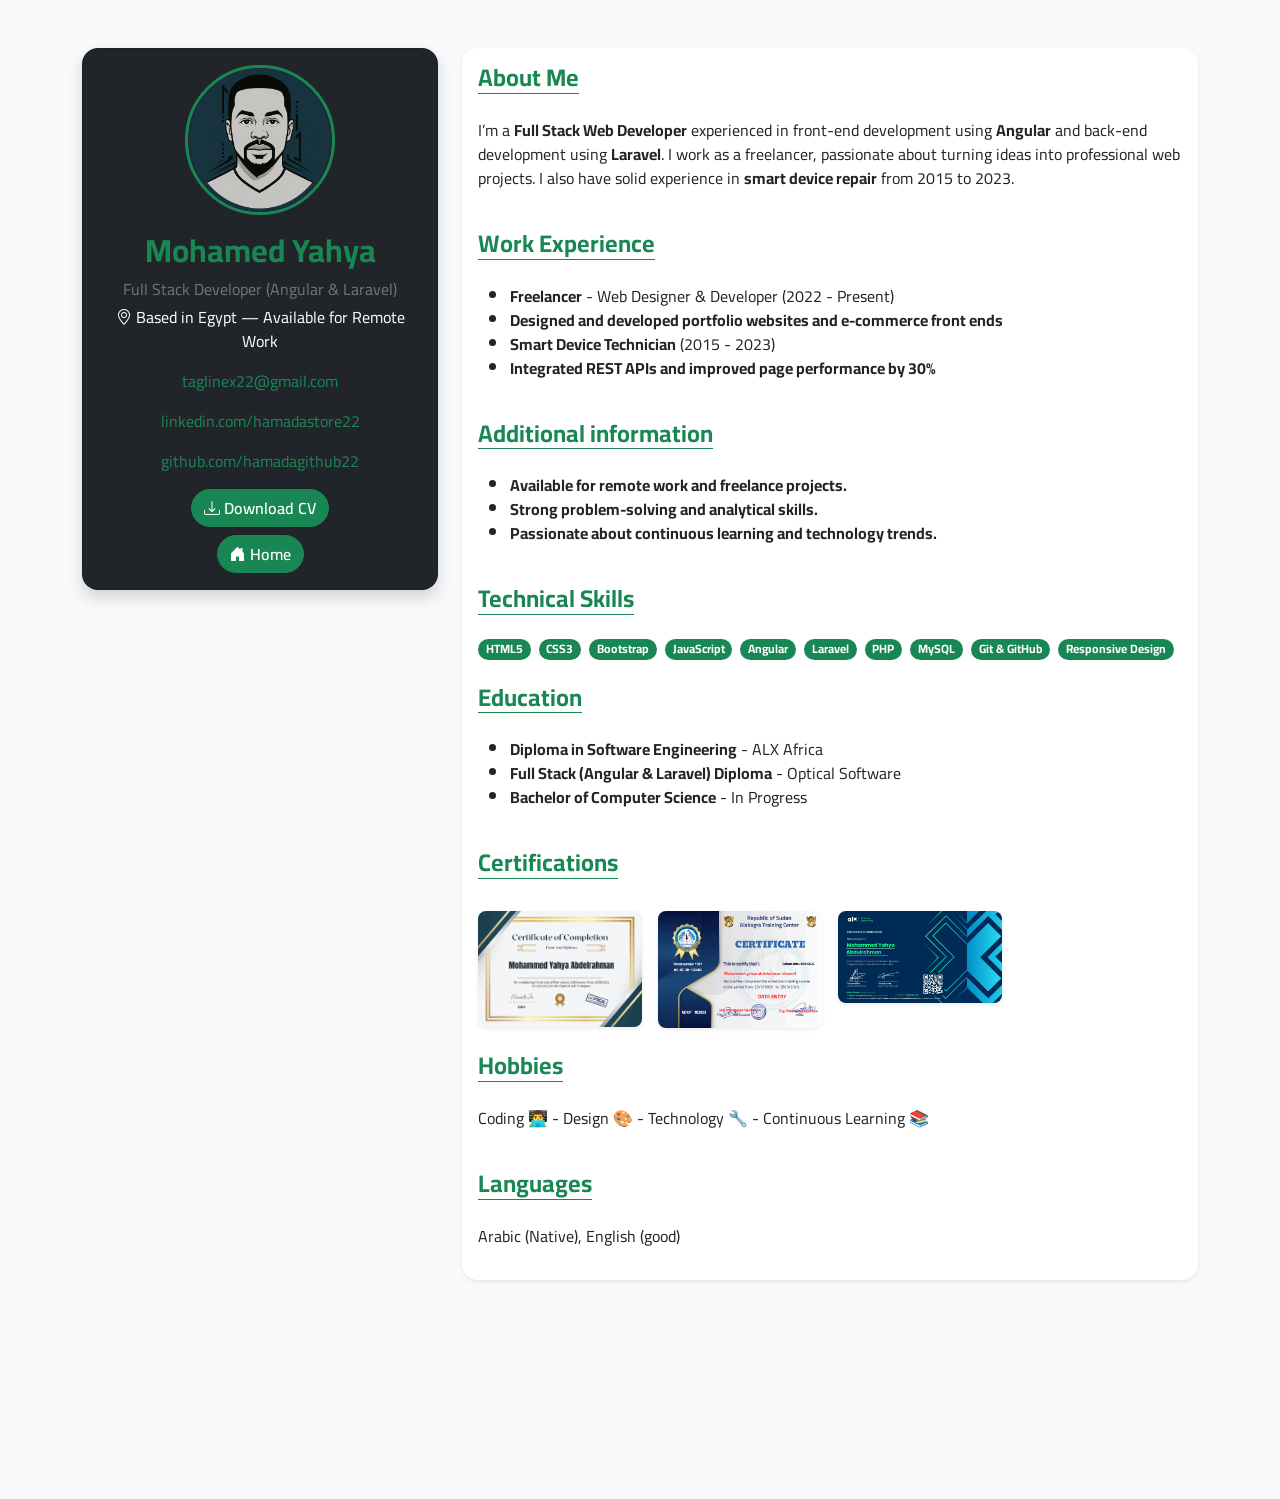
==== cv.html @ 6162e802 "Add files via upload" ====
<!DOCTYPE html>
<html lang="en" dir="ltr">
<head>
  <meta charset="UTF-8">
  <meta name="viewport" content="width=device-width, initial-scale=1">
  <title>CV | Mohamed Yahya - Full Stack Developer</title>

  <!-- Bootstrap CSS -->
  <link href="https://cdn.jsdelivr.net/npm/bootstrap@5.3.3/dist/css/bootstrap.min.css" rel="stylesheet">
  
  <!-- AOS Animation -->
  <link href="https://cdn.jsdelivr.net/npm/aos@2.3.4/dist/aos.css" rel="stylesheet">

  <!-- Icons -->
  <link href="https://cdn.jsdelivr.net/npm/bootstrap-icons@1.11.3/font/bootstrap-icons.css" rel="stylesheet">

  <!-- Google Font -->
  <link href="https://fonts.googleapis.com/css2?family=Cairo:wght@400;700&display=swap" rel="stylesheet">

  <style>
    body {
      font-family: 'Cairo', sans-serif;
      background-color: #f8f9fa;
      color: #212529;
    }
  </style>
</head>
<body>
    

  <div class="container py-5">
    <div class="row justify-content-center">
      <!-- Profile Section -->
      <div class="col-md-4 mb-4 text-center" data-aos="fade-right">
        <div class="card bg-dark text-white rounded-4 shadow">
          <div class="card-body">
            <img src="assets/images/home22.png" 
                 alt="Profile Photo" 
                 class="rounded-circle border border-3 border-success mb-3" 
                 style="width: 150px; height: 150px; object-fit: cover;">
       <h2 class="fw-bold text-success">Mohamed Yahya</h2>
<p class="text-secondary mb-1"> Full Stack Developer (Angular & Laravel)</p>
<p><i class="bi bi-geo-alt"></i> Based in Egypt — Available for Remote Work</p>
<p><a href="hamotech22@gmail.com" class="link-success text-decoration-none">taglinex22@gmail.com</a></p>
<p><a href="https://www.linkedin.com/in/hamadastore22" class="link-success text-decoration-none">linkedin.com/hamadastore22</a></p>
<p><a href="https://github.com/hamadagithub22/" class="link-success text-decoration-none">github.com/hamadagithub22</a></p>


<div class="d-flex flex-column align-items-center mt-3">
  <!-- Download CV Button -->
  <a href="CV.pdf" download class="btn btn-success rounded-pill fw-semibold mb-2">
    <i class="bi bi-download"></i> Download CV
  </a>

  <!-- Home Button -->
  <a href="index.html" class="btn btn-success rounded-pill fw-semibold">
    <i class="bi bi-house-door-fill"></i> Home
  </a>
</div>

          </div>
        </div>
      </div>

      <!-- Professional Details -->
      <div class="col-md-8" data-aos="fade-left">
        <div class="card border-0 shadow-sm rounded-4">
          <div class="card-body">
            <h4 class="text-success border-bottom border-success d-inline-block fw-bold">About Me</h4>
            <p class="mt-3">
              I’m a <strong>Full Stack Web Developer</strong> experienced in front-end development using <strong>Angular</strong>
              and back-end development using <strong>Laravel</strong>.  
              I work as a freelancer, passionate about turning ideas into professional web projects.  
              I also have solid experience in <strong>smart device repair</strong> from 2015 to 2023.
            </p>

            <h4 class="text-success border-bottom border-success d-inline-block fw-bold mt-4">Work Experience</h4>
            <ul class="mt-3">
              <li><strong>Freelancer</strong> - Web Designer & Developer (2022 - Present)</li>
              <li><strong>Designed and developed portfolio websites and e-commerce front ends</strong></li>
              <li><strong>Smart Device Technician</strong> (2015 - 2023)</li>
              <li><strong>Integrated REST APIs and improved page performance by 30%</strong></li>
            </ul>
            <h4 class="text-success border-bottom border-success d-inline-block fw-bold mt-4">Additional information </h4>
            <ul class="mt-3">
              <li><strong>Available for remote work and freelance projects.</strong></li>
              <li><strong>Strong problem-solving and analytical skills.</strong></li>
              <li><strong>Passionate about continuous learning and technology trends.</strong></li>
            </ul>

            <h4 class="text-success border-bottom border-success d-inline-block fw-bold mt-4">Technical Skills</h4>
            <div class="mt-3 d-flex flex-wrap gap-2">
              <span class="badge bg-success rounded-pill">HTML5</span>
              <span class="badge bg-success rounded-pill">CSS3</span>
              <span class="badge bg-success rounded-pill">Bootstrap</span>
              <span class="badge bg-success rounded-pill">JavaScript</span>
              <span class="badge bg-success rounded-pill">Angular</span>
              <span class="badge bg-success rounded-pill">Laravel</span>
              <span class="badge bg-success rounded-pill">PHP</span>
              <span class="badge bg-success rounded-pill">MySQL</span>
              <span class="badge bg-success rounded-pill">Git & GitHub</span>
              <span class="badge bg-success rounded-pill">Responsive Design</span>
            </div>

            <h4 class="text-success border-bottom border-success d-inline-block fw-bold mt-4">Education</h4>
            <ul class="mt-3">
              <li><strong>Diploma in Software Engineering</strong> - ALX Africa</li>
              <li><strong>Full Stack (Angular & Laravel) Diploma</strong> - Optical Software</li>
              <li><strong>Bachelor of Computer Science</strong> - In Progress</li>
            </ul>

             <h4 class="text-success border-bottom border-success d-inline-block fw-bold mt-4">Certifications</h4>
<div class="row g-3 mt-2"> 
  <div class="col-6 col-lg-3">
    <img src="assets/images/Documents/Optical Front-end.JPG" alt="Certificate 3" class="img-fluid rounded-3 shadow-sm">
  </div>
   <div class="col-6 col-lg-3">
    <img src="assets/images/Documents/Data Entry.PNG" alt="Certificate 2" class="img-fluid rounded-3 shadow-sm">
  </div>
  <div class="col-6 col-lg-3">
    <img src="assets/images/Documents/ALX Full Stack.JPG" alt="Certificate 1" class="img-fluid rounded-3 shadow-sm">
  </div>
</div>




            <h4 class="text-success border-bottom border-success d-inline-block fw-bold mt-4">Hobbies</h4>
            <p class="mt-3">Coding 👨‍💻 - Design 🎨 - Technology 🔧 - Continuous Learning 📚</p>
            <h4 class="text-success border-bottom border-success d-inline-block fw-bold mt-4"> Languages</h4>
            <p class="mt-3">Arabic (Native), English (good)</p>
          </div>
        </div>
      </div>
    </div>
  </div>

  <footer class="text-center text-muted mt-5 small" data-aos="fade-up">
    © 2025 hamo-tech | All Rights Reserved
  </footer>

  <!-- Bootstrap JS -->
  <script src="https://cdn.jsdelivr.net/npm/bootstrap@5.3.3/dist/js/bootstrap.bundle.min.js"></script>
  
  <!-- AOS Animation JS -->
  <script src="https://cdn.jsdelivr.net/npm/aos@2.3.4/dist/aos.js"></script>
  <script>
    AOS.init({
      duration: 800,
      once: true
    });
  </script>
</body>
</html>
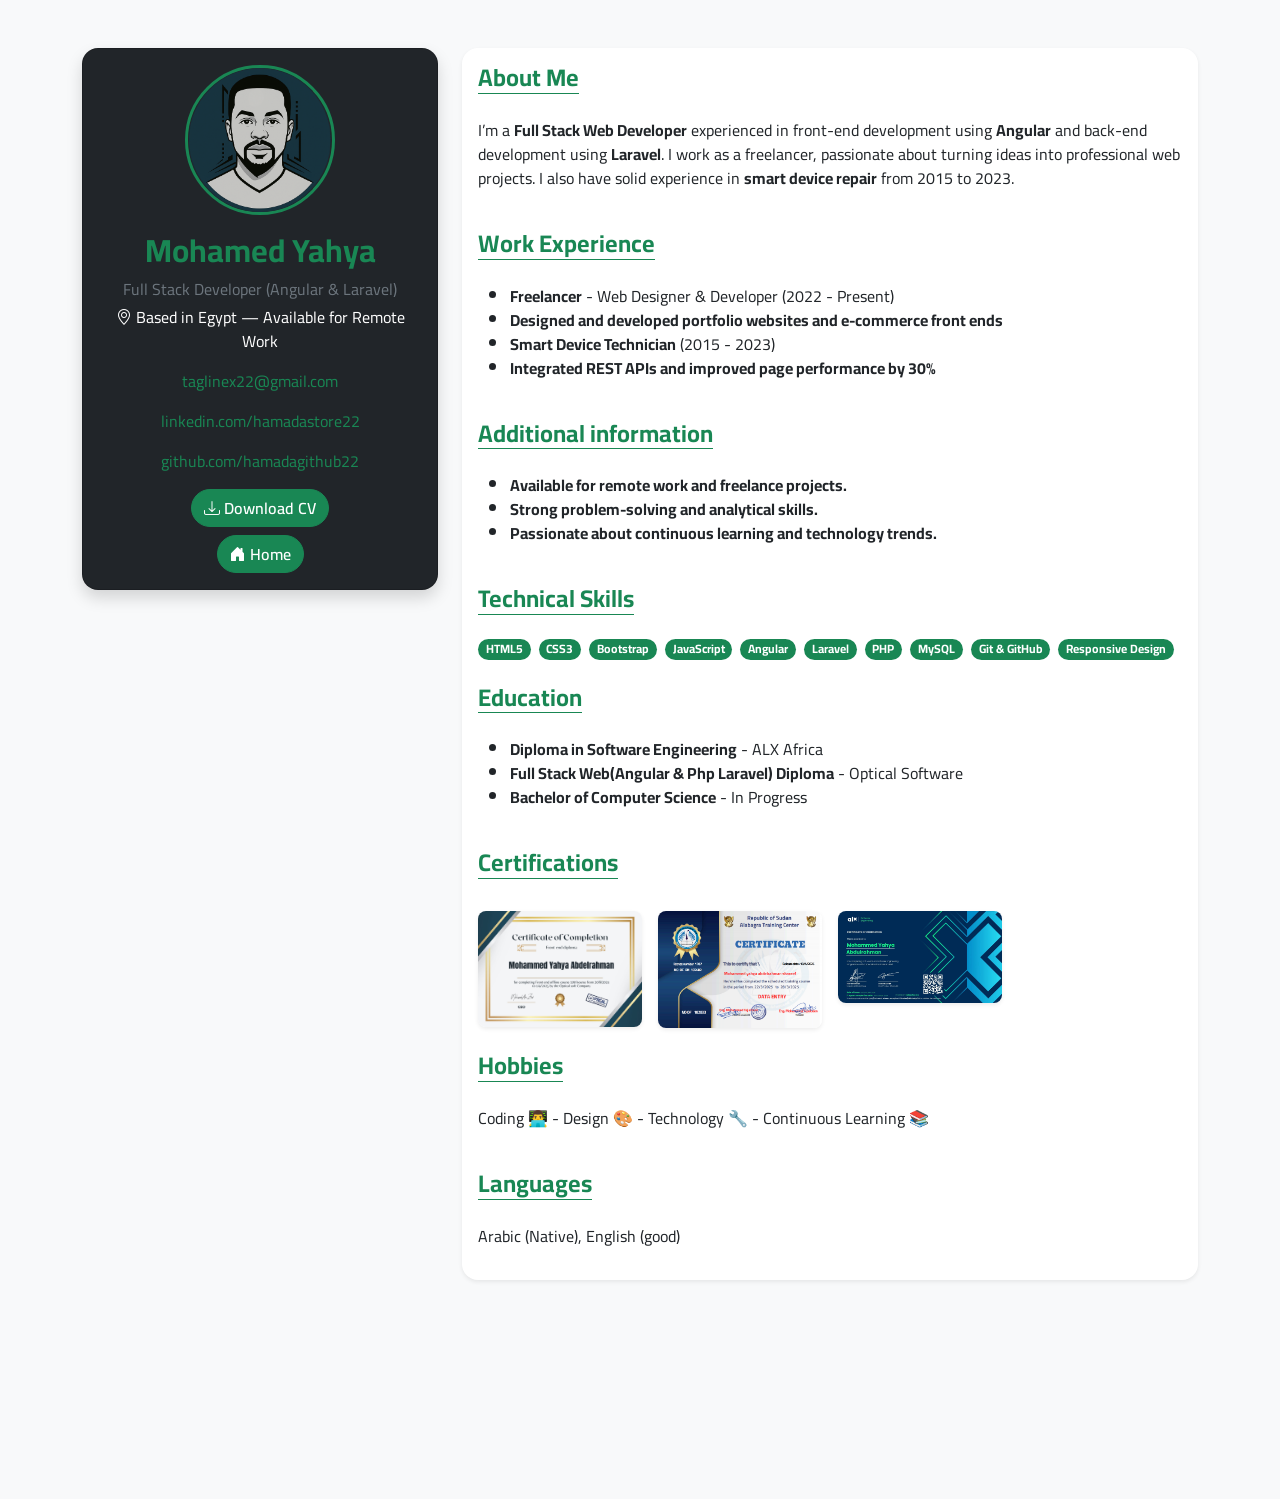
==== commit 649680ee: "Fix HTML encoding issues in cv.html" ====
--- a/cv.html
+++ b/cv.html
@@ -105,7 +105,7 @@
             <h4 class="text-success border-bottom border-success d-inline-block fw-bold mt-4">Education</h4>
             <ul class="mt-3">
               <li><strong>Diploma in Software Engineering</strong> - ALX Africa</li>
-              <li><strong>Full Stack (Angular & Laravel) Diploma</strong> - Optical Software</li>
+              <li><strong>Full Stack Web(Angular & Php Laravel) Diploma</strong> - Optical Software</li>
               <li><strong>Bachelor of Computer Science</strong> - In Progress</li>
             </ul>
 
@@ -152,3 +152,4 @@
   </script>
 </body>
 </html>
+
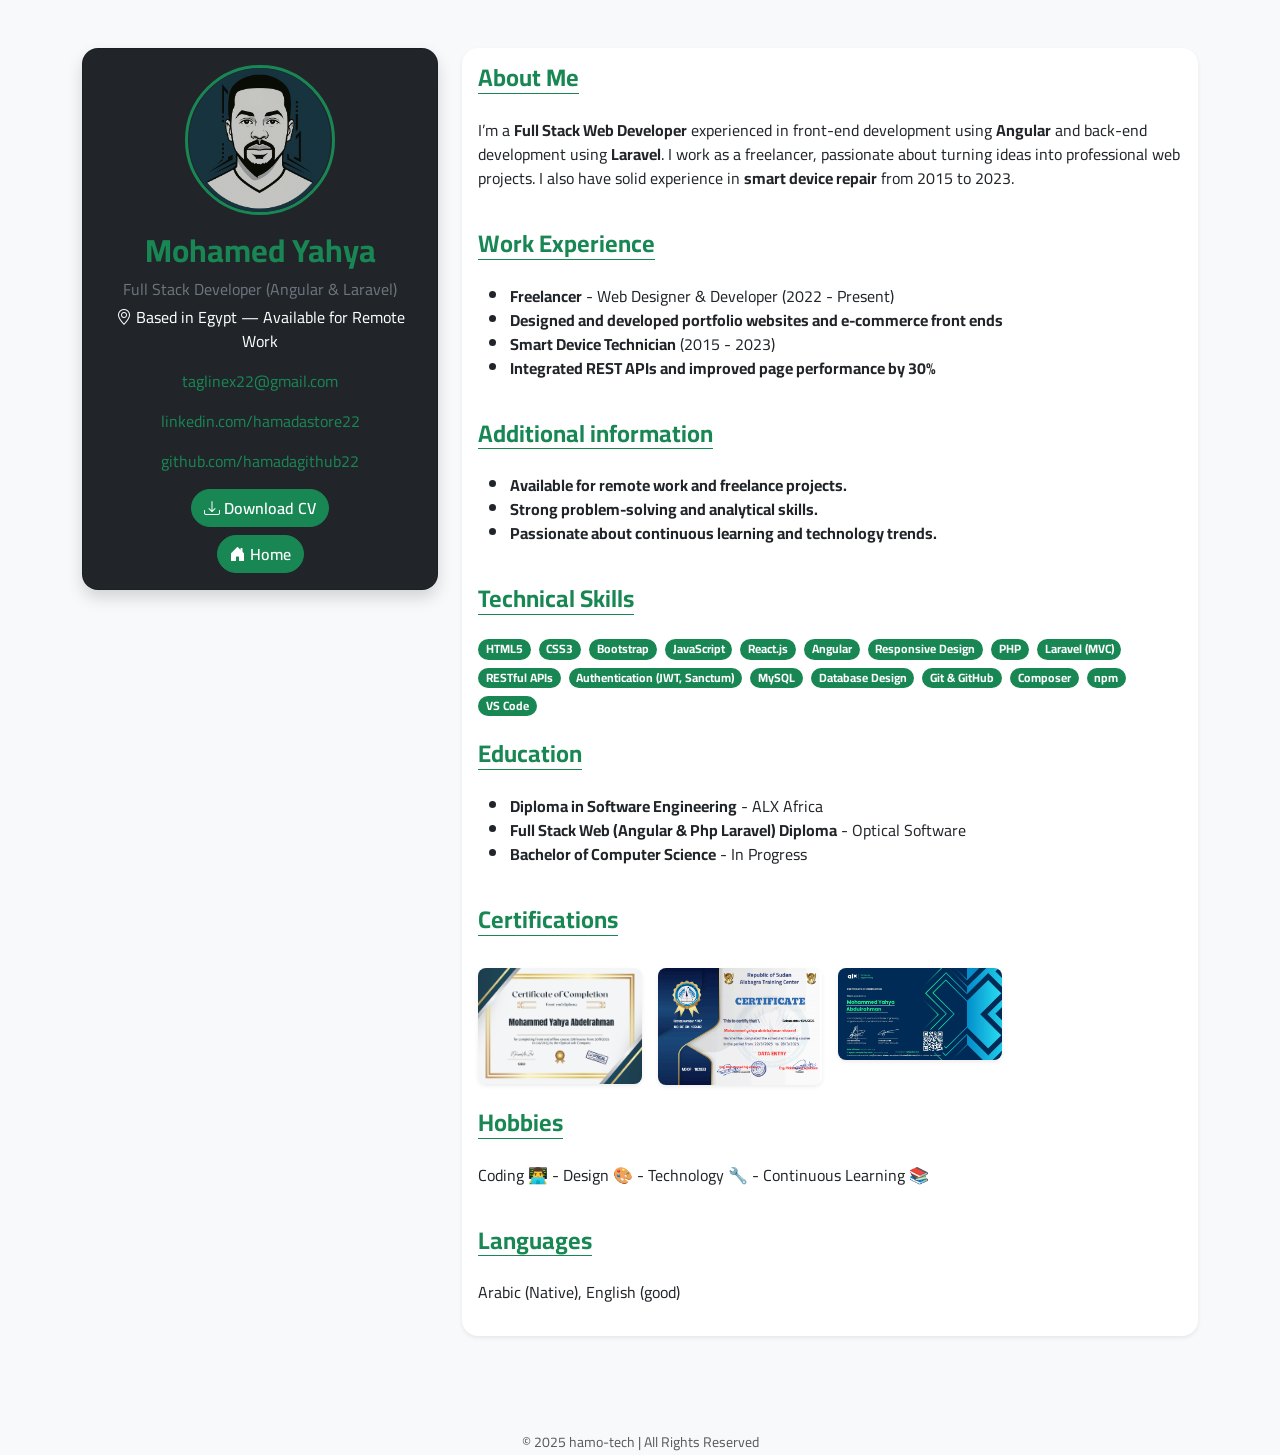
==== commit 76c3cbf8: "Update cv.html" ====
--- a/cv.html
+++ b/cv.html
@@ -88,7 +88,7 @@
               <li><strong>Passionate about continuous learning and technology trends.</strong></li>
             </ul>
 
-            <h4 class="text-success border-bottom border-success d-inline-block fw-bold mt-4">Technical Skills</h4>
+            <!-- <h4 class="text-success border-bottom border-success d-inline-block fw-bold mt-4">Technical Skills</h4>
             <div class="mt-3 d-flex flex-wrap gap-2">
               <span class="badge bg-success rounded-pill">HTML5</span>
               <span class="badge bg-success rounded-pill">CSS3</span>
@@ -100,12 +100,41 @@
               <span class="badge bg-success rounded-pill">MySQL</span>
               <span class="badge bg-success rounded-pill">Git & GitHub</span>
               <span class="badge bg-success rounded-pill">Responsive Design</span>
-            </div>
+            </div> -->
+
+            <h4 class="text-success border-bottom border-success d-inline-block fw-bold mt-4">
+  Technical Skills
+</h4>
+<div class="mt-3 d-flex flex-wrap gap-2">
+  <!-- Frontend -->
+  <span class="badge bg-success rounded-pill">HTML5</span>
+  <span class="badge bg-success rounded-pill">CSS3</span>
+  <span class="badge bg-success rounded-pill">Bootstrap</span>
+  <span class="badge bg-success rounded-pill">JavaScript</span>
+  <span class="badge bg-success rounded-pill">React.js</span>
+  <span class="badge bg-success rounded-pill">Angular</span>
+  <span class="badge bg-success rounded-pill">Responsive Design</span>
+
+  <!-- Backend -->
+  <span class="badge bg-success rounded-pill">PHP</span>
+  <span class="badge bg-success rounded-pill">Laravel (MVC)</span>
+  <span class="badge bg-success rounded-pill">RESTful APIs</span>
+  <span class="badge bg-success rounded-pill">Authentication (JWT, Sanctum)</span>
+  <span class="badge bg-success rounded-pill">MySQL</span>
+  <span class="badge bg-success rounded-pill">Database Design</span>
+
+  <!-- Tools -->
+  <span class="badge bg-success rounded-pill">Git & GitHub</span>
+  <span class="badge bg-success rounded-pill">Composer</span>
+  <span class="badge bg-success rounded-pill">npm</span>
+  <span class="badge bg-success rounded-pill">VS Code</span>
+</div>
+
 
             <h4 class="text-success border-bottom border-success d-inline-block fw-bold mt-4">Education</h4>
             <ul class="mt-3">
               <li><strong>Diploma in Software Engineering</strong> - ALX Africa</li>
-              <li><strong>Full Stack Web(Angular & Php Laravel) Diploma</strong> - Optical Software</li>
+              <li><strong>Full Stack Web (Angular & Php Laravel) Diploma</strong> - Optical Software</li>
               <li><strong>Bachelor of Computer Science</strong> - In Progress</li>
             </ul>
 
@@ -153,3 +182,4 @@
 </body>
 </html>
 
+
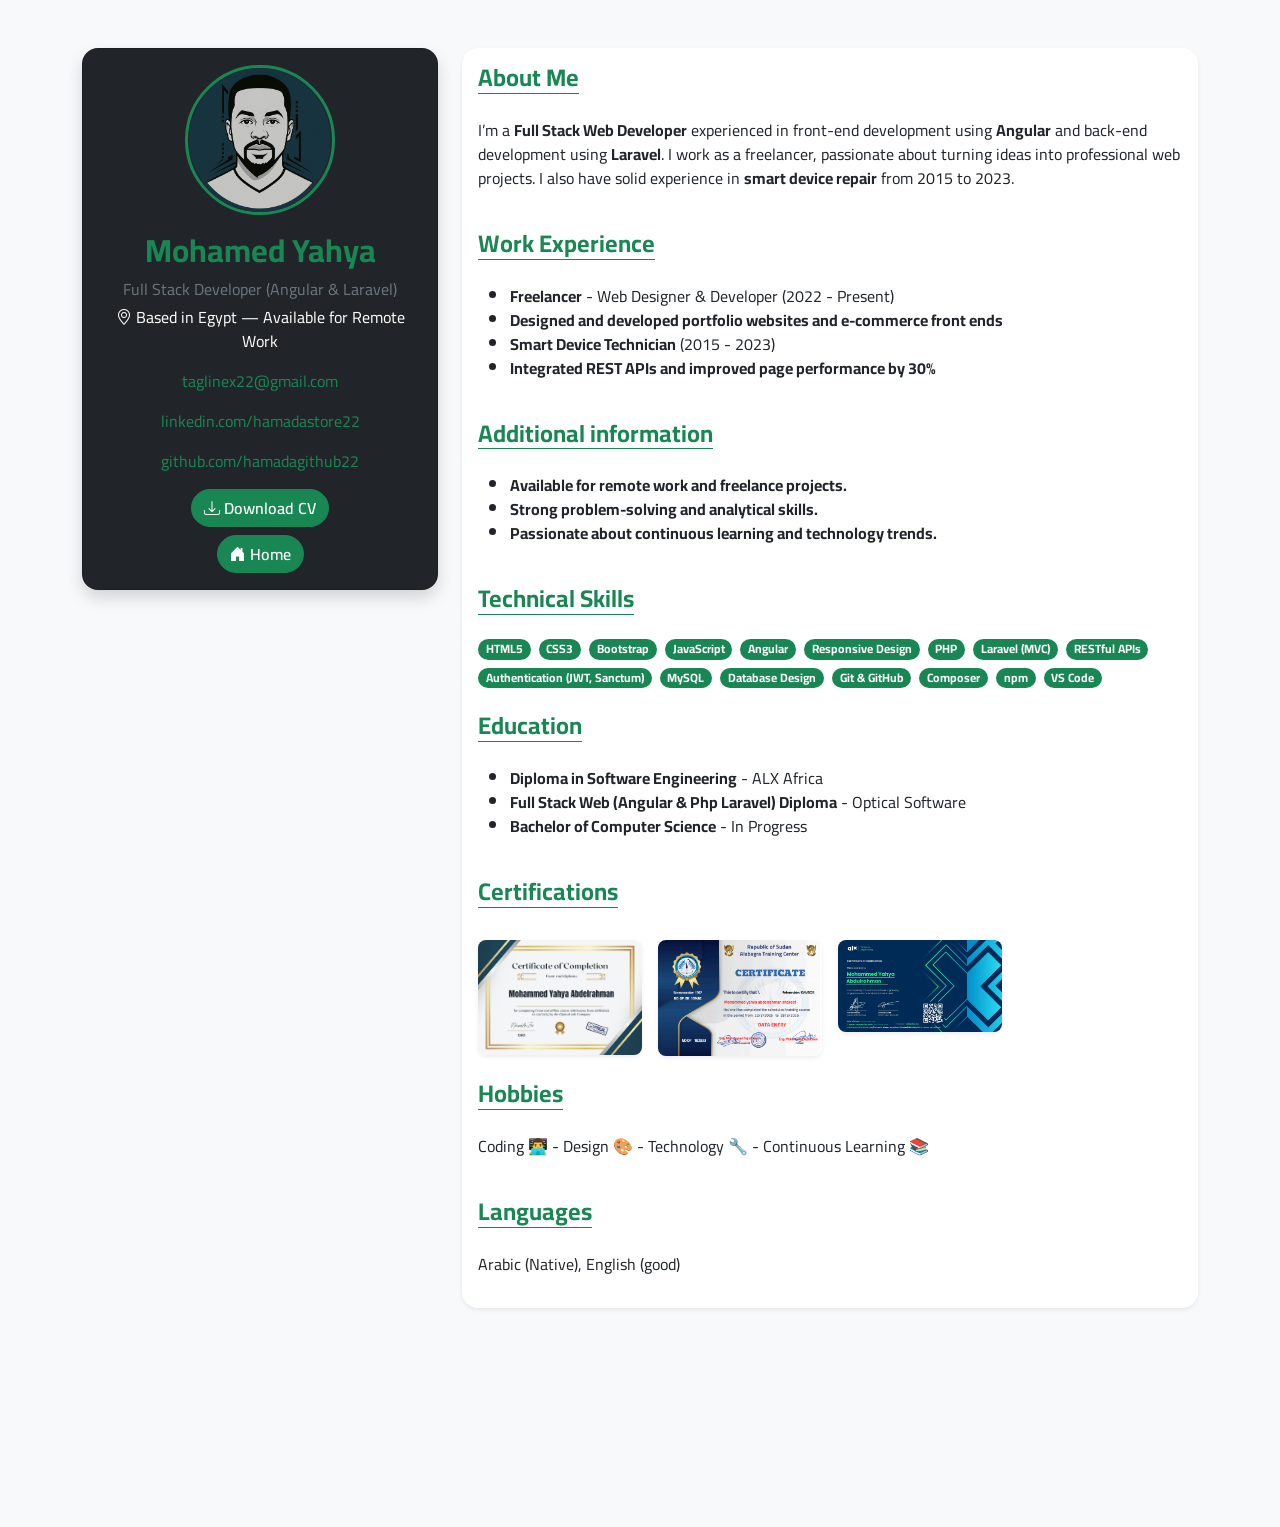
==== commit 10bfc29c: "Update cv.html" ====
--- a/cv.html
+++ b/cv.html
@@ -111,7 +111,7 @@
   <span class="badge bg-success rounded-pill">CSS3</span>
   <span class="badge bg-success rounded-pill">Bootstrap</span>
   <span class="badge bg-success rounded-pill">JavaScript</span>
-  <span class="badge bg-success rounded-pill">React.js</span>
+  <!-- <span class="badge bg-success rounded-pill">React.js</span> -->
   <span class="badge bg-success rounded-pill">Angular</span>
   <span class="badge bg-success rounded-pill">Responsive Design</span>
 
@@ -183,3 +183,4 @@
 </html>
 
 
+
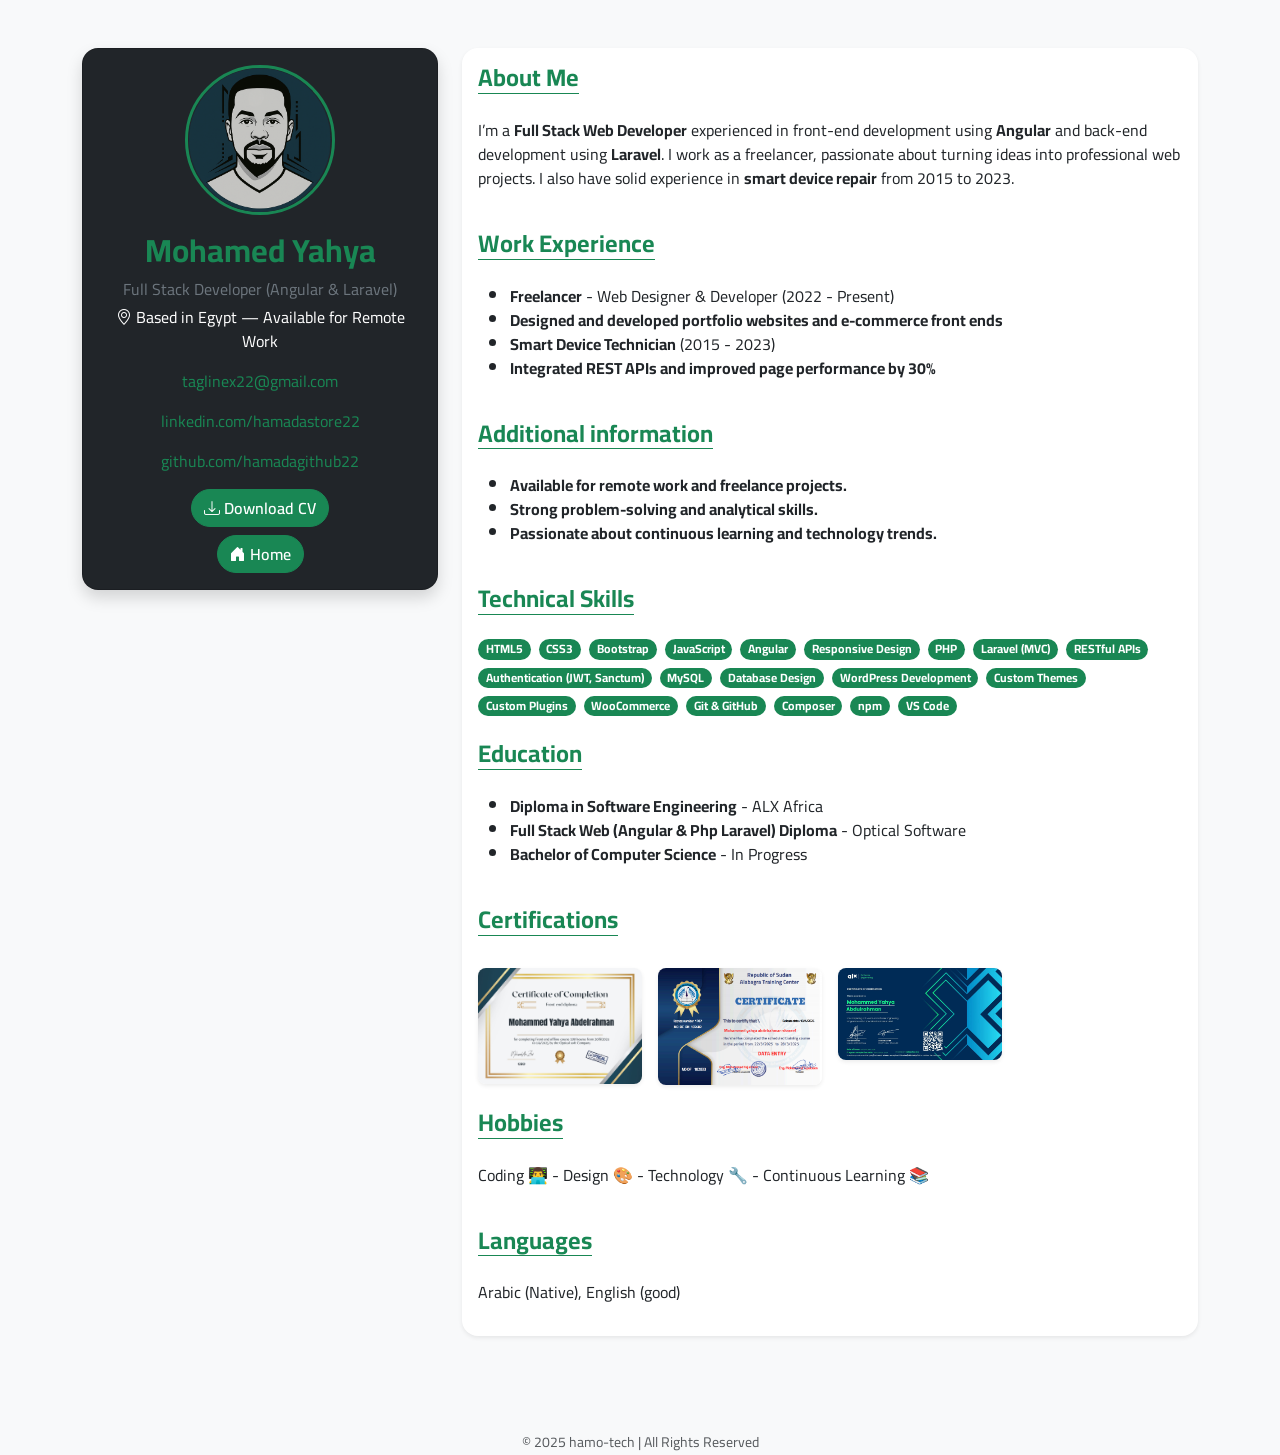
==== commit ae20c7d4: "Update cv.html" ====
--- a/cv.html
+++ b/cv.html
@@ -102,9 +102,10 @@
               <span class="badge bg-success rounded-pill">Responsive Design</span>
             </div> -->
 
-            <h4 class="text-success border-bottom border-success d-inline-block fw-bold mt-4">
+<h4 class="text-success border-bottom border-success d-inline-block fw-bold mt-4">
   Technical Skills
 </h4>
+
 <div class="mt-3 d-flex flex-wrap gap-2">
   <!-- Frontend -->
   <span class="badge bg-success rounded-pill">HTML5</span>
@@ -122,6 +123,12 @@
   <span class="badge bg-success rounded-pill">Authentication (JWT, Sanctum)</span>
   <span class="badge bg-success rounded-pill">MySQL</span>
   <span class="badge bg-success rounded-pill">Database Design</span>
+
+  <!-- CMS -->
+  <span class="badge bg-success rounded-pill">WordPress Development</span>
+  <span class="badge bg-success rounded-pill">Custom Themes</span>
+  <span class="badge bg-success rounded-pill">Custom Plugins</span>
+  <span class="badge bg-success rounded-pill">WooCommerce</span>
 
   <!-- Tools -->
   <span class="badge bg-success rounded-pill">Git & GitHub</span>
@@ -184,3 +191,4 @@
 
 
 
+
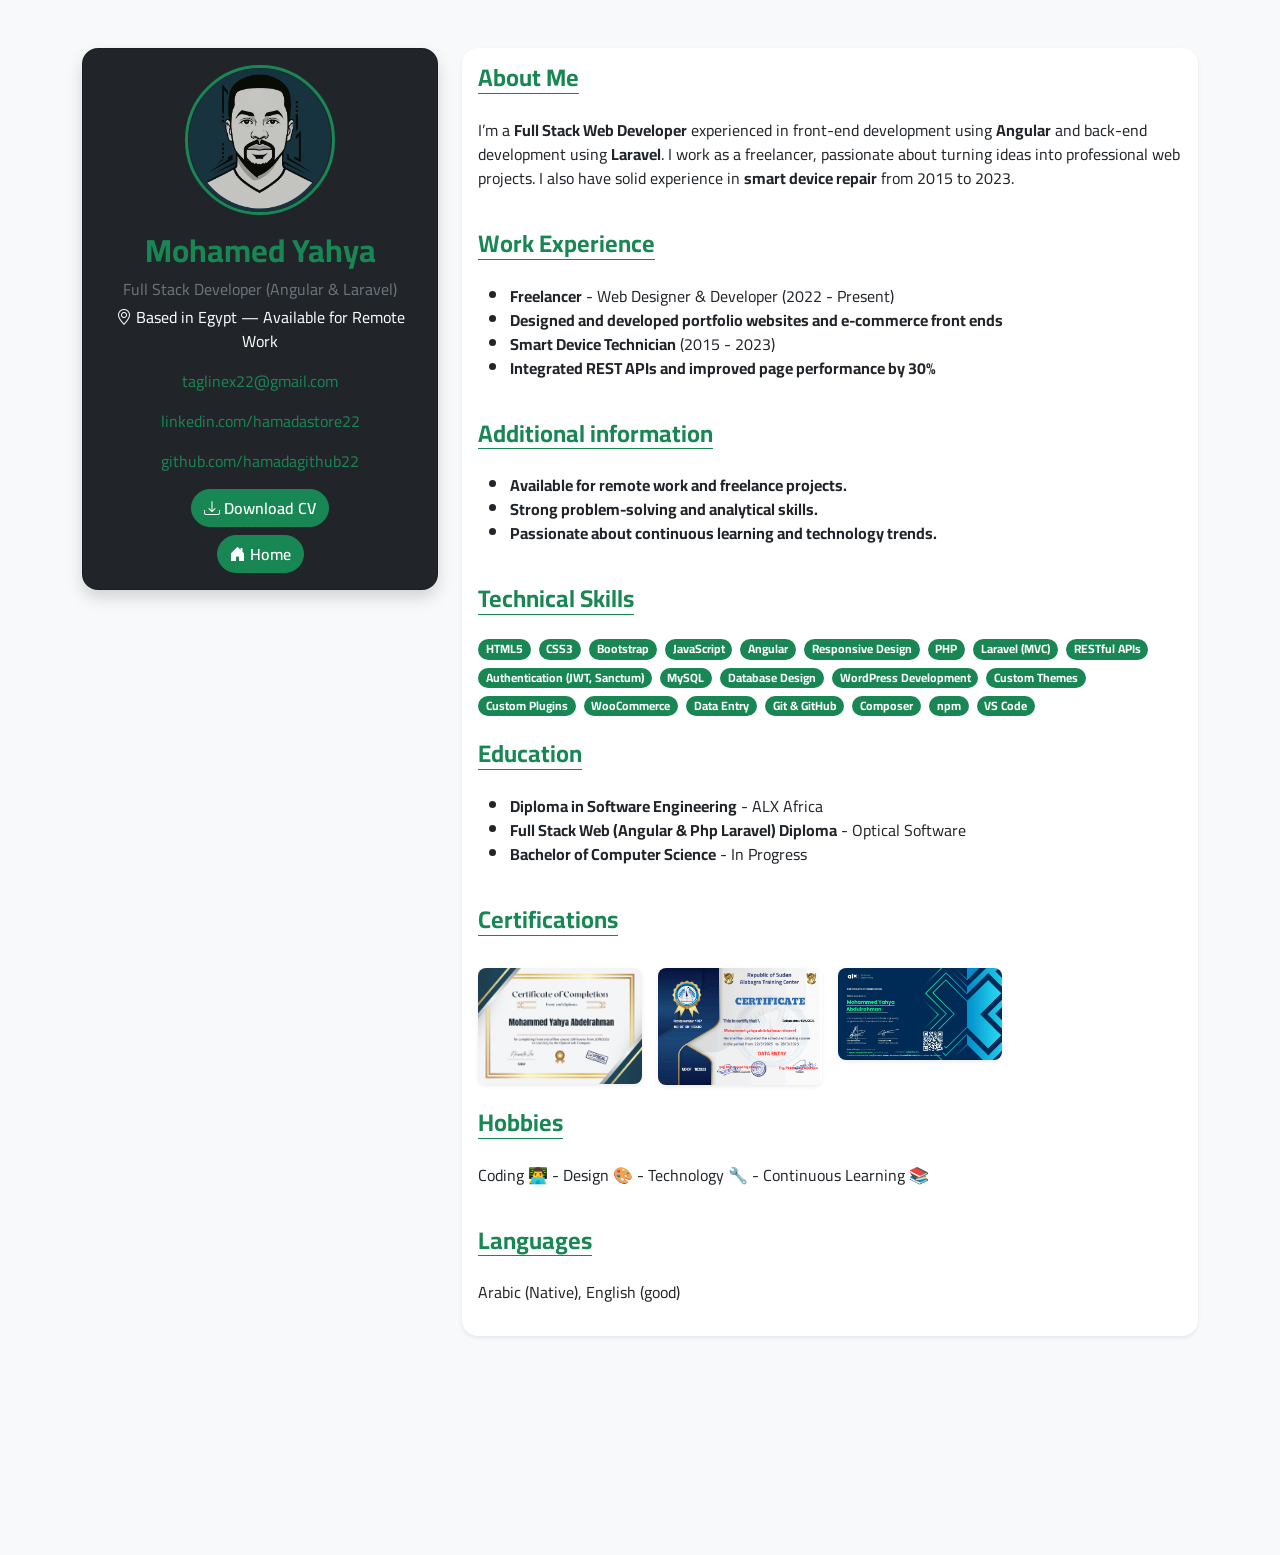
==== commit c6a735c9: "Update cv.html" ====
--- a/cv.html
+++ b/cv.html
@@ -129,6 +129,7 @@
   <span class="badge bg-success rounded-pill">Custom Themes</span>
   <span class="badge bg-success rounded-pill">Custom Plugins</span>
   <span class="badge bg-success rounded-pill">WooCommerce</span>
+  <span class="badge bg-success rounded-pill">Data Entry</span>
 
   <!-- Tools -->
   <span class="badge bg-success rounded-pill">Git & GitHub</span>
@@ -192,3 +193,4 @@
 
 
 
+
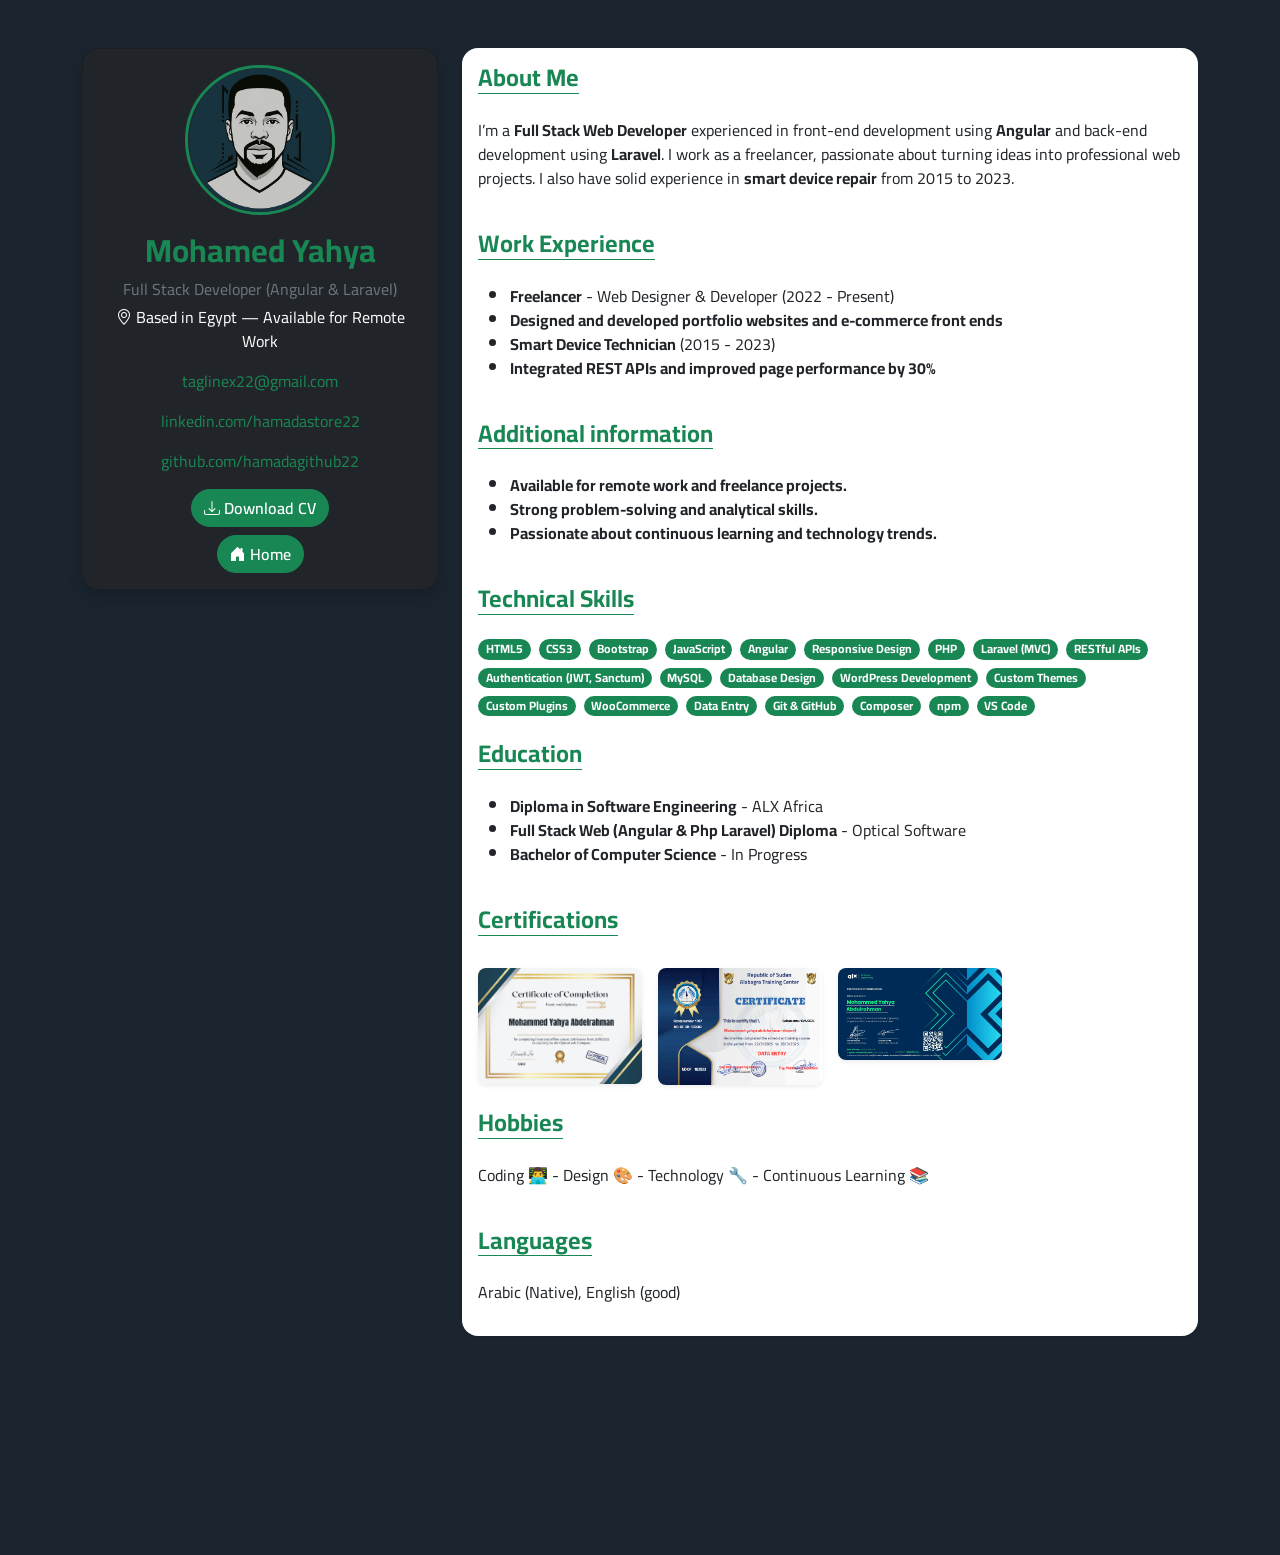
==== commit 3a4187ef: "Update cv.html" ====
--- a/cv.html
+++ b/cv.html
@@ -20,7 +20,8 @@
   <style>
     body {
       font-family: 'Cairo', sans-serif;
-      background-color: #f8f9fa;
+      /* background-color: #f8f9fa; */
+      background-color: #1a252f;
       color: #212529;
     }
   </style>
@@ -194,3 +195,4 @@
 
 
 
+
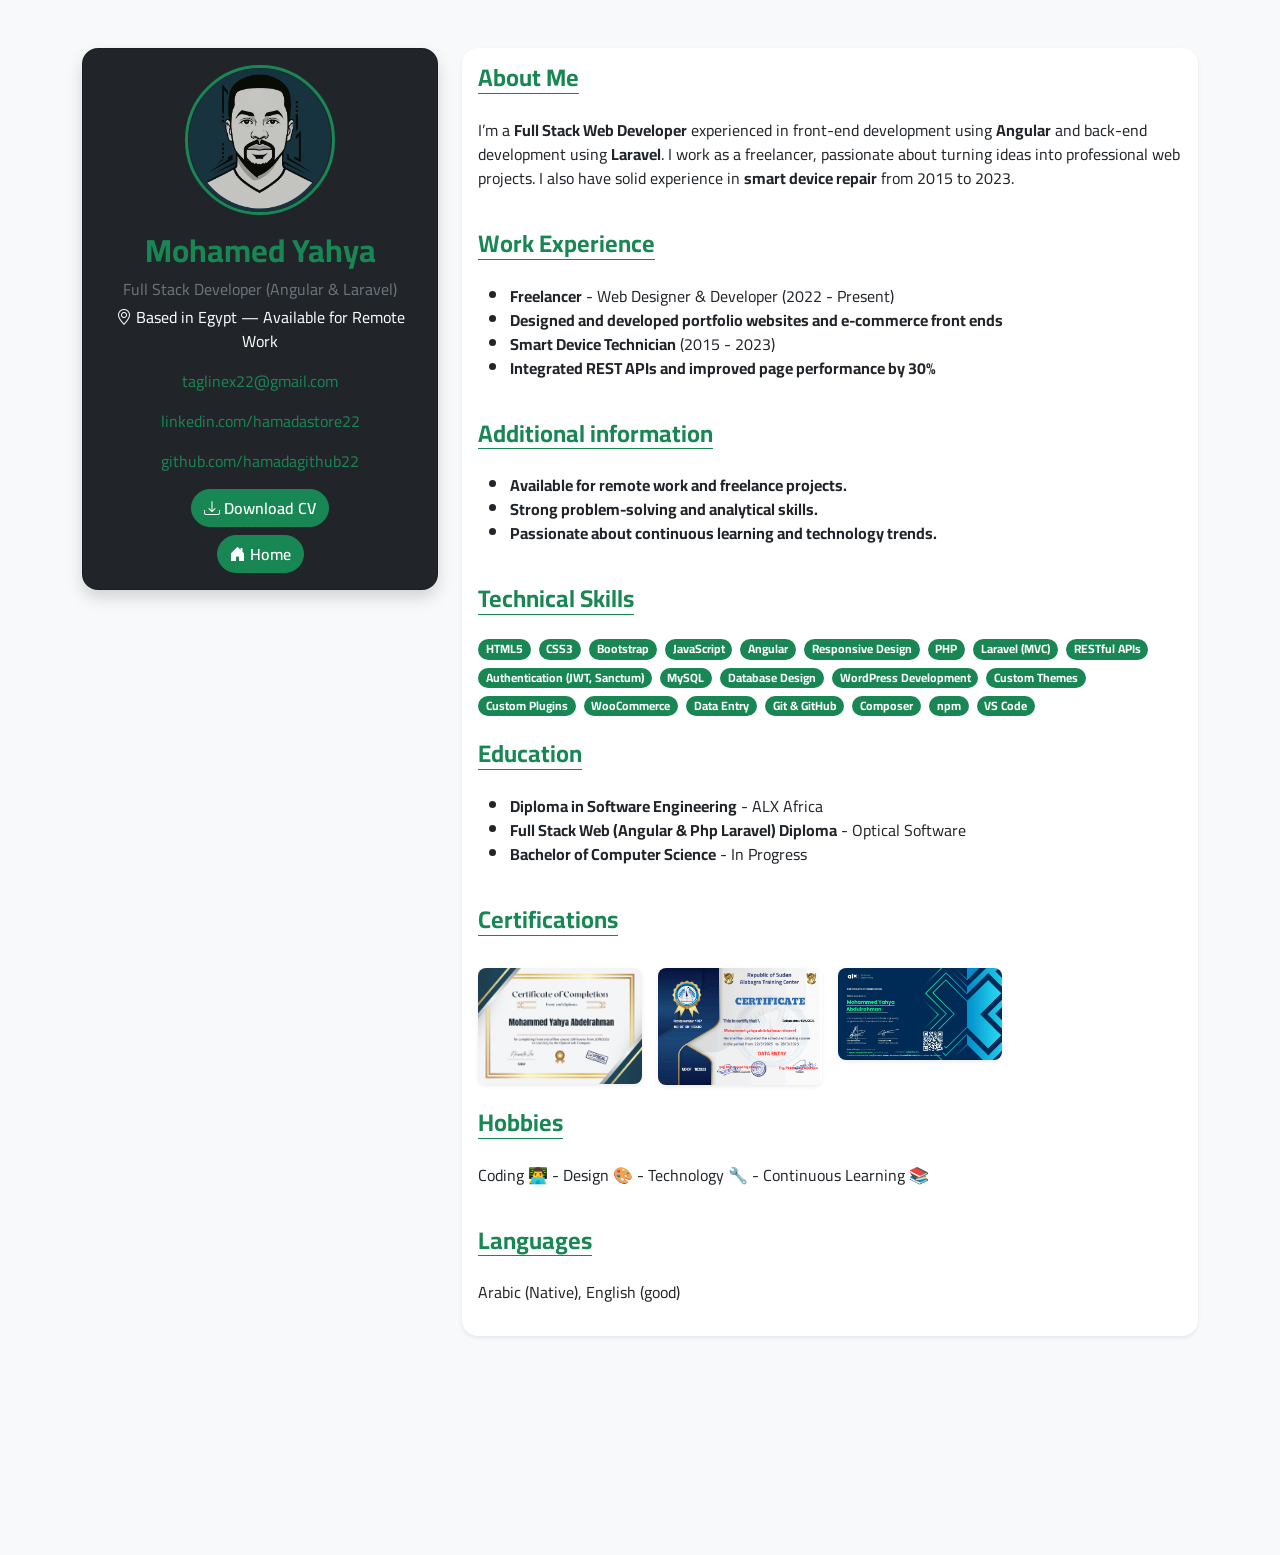
==== commit 09845a49: "Update cv.html" ====
--- a/cv.html
+++ b/cv.html
@@ -20,8 +20,8 @@
   <style>
     body {
       font-family: 'Cairo', sans-serif;
-      /* background-color: #f8f9fa; */
-      background-color: #1a252f;
+      background-color: #f8f9fa;
+      /* background-color: #1a252f; */
       color: #212529;
     }
   </style>
@@ -196,3 +196,4 @@
 
 
 
+
